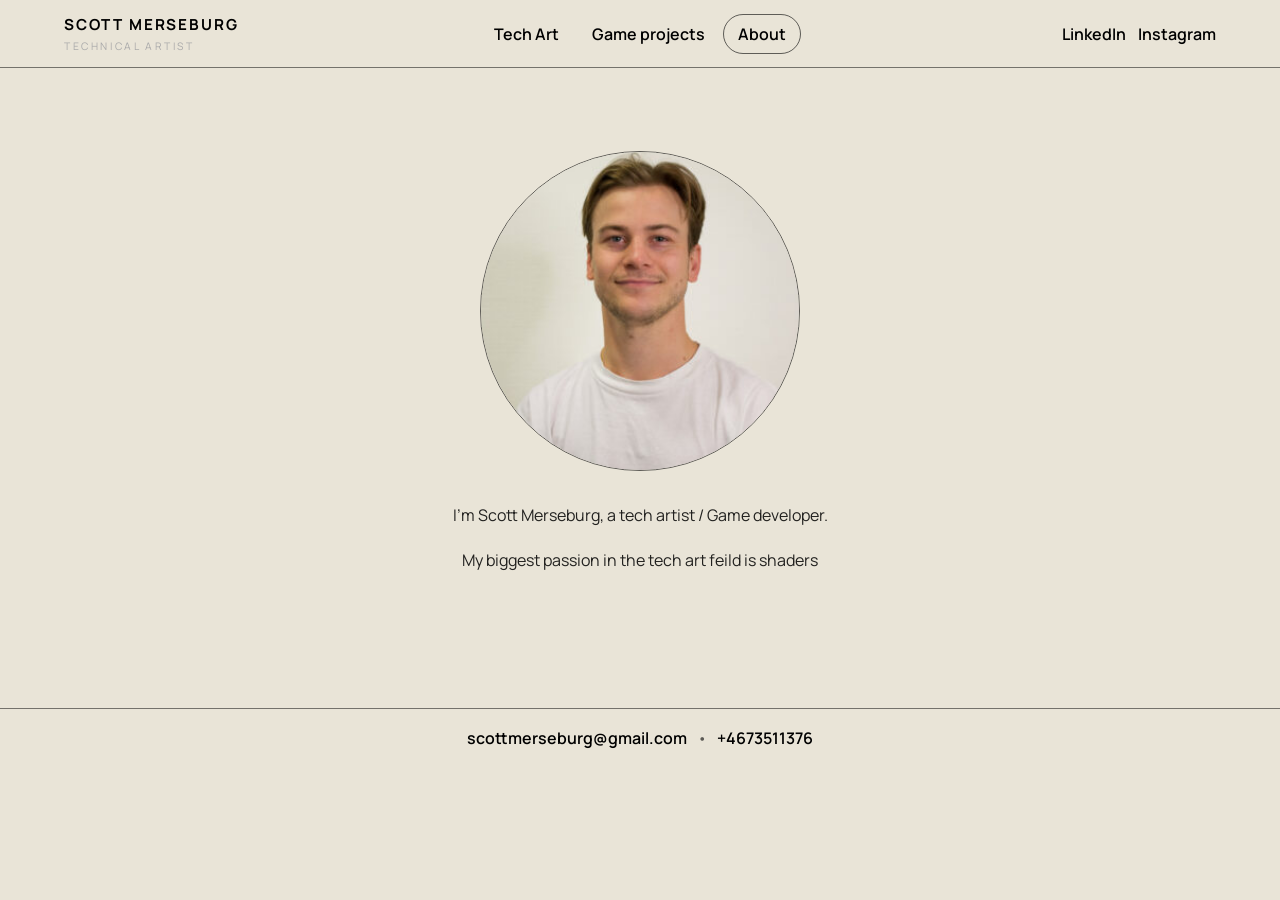
==== about.html @ d1efa0dd "updated webbsite" ====
<!doctype html>
<html lang="sv">
  <head>
    <meta charset="utf-8" />
    <meta name="viewport" content="width=device-width, initial-scale=1" />
    <title>Scott Merseburg — Portfolio</title>
    <meta name="description" content="Portfolio — Tech Art / Game Dev." />

    <link rel="preconnect" href="https://fonts.googleapis.com" />
    <link rel="preconnect" href="https://fonts.gstatic.com" crossorigin />
    <link
      href="https://fonts.googleapis.com/css2?family=Manrope:wght@500;700&family=Poppins:wght@400;700&display=swap"
      rel="stylesheet"
    />

    <link rel="stylesheet" href="style.css" />
  </head>

  <body>
    <!-- Header -->
    <header class="site-header">
      <div class="header-inner">
          <a class="logo" href="index.html" aria-label="Home">
            <span class="logo-name">SCOTT MERSEBURG</span>
            <span class="logo-title">Technical Artist</span>
          </a>

        <nav class="nav">
          <a class="nav-link" href="index.html">Tech Art</a>
          <a class="nav-link" href="games.html">Game projects</a>
          <a class="nav-link is-active" href="about.html">About</a>
        </nav>

        <div class="social">
          <a class="social-link" href="#" target="_blank" rel="noreferrer">LinkedIn</a>
          <a class="social-link" href="#" target="_blank" rel="noreferrer">Instagram</a>
        </div>
      </div>
    </header>

    <!-- Main -->
    <main class="page about-page">
    <section class="about-container">

      <img 
        src="images/profil.jpg"
        alt="Portrait of Scott Merseburg"
        class="about-image"
      >

      <div class="about-text">
        <p>
          I’m Scott Merseburg, a tech artist / Game developer.
        </p>

        <p>
          My biggest passion in the tech art feild is shaders
        </p>
      </div>

    </section>
  </main>


    <!-- Footer -->
    <footer class="site-footer">
      <div class="footer-inner">
        <a class="footer-link" href="mailto:scottmerseburg@gmail.com">scottmerseburg@gmail.com</a>
        <span class="footer-dot">•</span>
        <a class="footer-link" href="tel:+4673511376">+4673511376</a>
      </div>
    </footer>
  </body>
</html>
---- style.css ----
:root {
  --bg: #E9E4D7;
  --panel: #FAF9F6;
  --text: #000000;
  --muted: #000000;
  --border: rgba(0, 0, 0, 0.5);

  --max: 1200px;
  --pad: clamp(14px, 2vw, 24px);
  --radius: 16px;
}

* { box-sizing: border-box; }

html { scroll-behavior: smooth; }

body {
  margin: 0;
  font-family: "Manrope", system-ui, -apple-system, Segoe UI, Roboto, Arial, sans-serif;
  background: var(--bg);
  color: var(--text);
}


.site-header {
  position: sticky;
  top: 0;
  z-index: 10;
  backdrop-filter: blur(10px);
  background: color-mix(in oklab, var(--bg) 80%, transparent);
  border-bottom: 1px solid var(--border);
}

.header-inner {
  max-width: var(--max);
  margin: 0 auto;
  padding: 14px var(--pad);
  display: grid;
  grid-template-columns: 1fr auto 1fr;
  align-items: center;
  gap: 14px;
}

.logo{
  display: flex;
  flex-direction: column;
  text-decoration: none;
  color: rgb(0, 0, 0);
}

.logo-name{
  font-weight: 700;
  letter-spacing: 0.12em;
  font-size: 0.95rem;
}

.logo-title{
  font-size: 0.65rem;
  letter-spacing: 0.25em;
  text-transform: uppercase;
  color: #aaa;
  margin-top: 4px;
}

.logo:hover{
  opacity: 0.85;
}

.nav-link{
  text-decoration: none;
  color: var(--muted);
  font-weight: 600;
  padding: 8px 14px;
  border-radius: 999px;

  border: 1px solid transparent;
  transition: all 0.25s ease;
}

.nav-link:hover{
  color: var(--text);
}

.nav-link.is-active{
  color: var(--text);
  border-color: rgba(0, 0, 0, 0.6);
}

.social {
  display: flex;
  gap: 12px;
  justify-content: flex-end;
  flex-wrap: wrap;
}

.social-link {
  text-decoration: none;
  color: var(--muted);
  font-weight: 600;
}

.social-link:hover { color: var(--text); }


.page {
  max-width: var(--max);
  margin: 0 auto;
  padding: var(--pad);
}

.section {
  padding: clamp(12px, 2vw, 18px) 0;
}

.grid {
  display: grid;
  gap: 14px;
  grid-template-columns: repeat(2, minmax(0, 1fr));
}

@media (max-width: 820px) {
  .header-inner {
    grid-template-columns: 1fr auto;
    grid-template-areas:
      "logo social"
      "nav nav";
  }
  .logo { grid-area: logo; }
  .social { grid-area: social; }
  .nav { grid-area: nav; justify-content: flex-start; overflow-x: auto; }
}

@media (max-width: 640px) {
  .grid { grid-template-columns: 1fr; }
}

.card {
  position: relative;
  border-radius: var(--radius);
  overflow: hidden;
  display: block;
  aspect-ratio: 4 / 3;
  background: var(--panel);
  border: 1px solid var(--border);
  text-decoration: none;
  color: inherit;
  transform: translateZ(0);
}

.card-img {
  width: 100%;
  height: 100%;
  object-fit: cover;
  display: block;
  transform: scale(1.02);
  transition: transform 220ms ease;
}


.card-overlay {
  position: absolute;
  inset: 0;
  background: linear-gradient(
    to top,
    rgba(0,0,0,0.65),
    rgba(0,0,0,0.15) 55%,
    rgba(0,0,0,0.10)
  );
  opacity: 0.0;
  transition: opacity 220ms ease;
}

.card-text {
  position: absolute;
  left: 16px;
  right: 16px;
  bottom: 14px;
  transform: translateY(6px);
  opacity: 0;
  transition: opacity 220ms ease, transform 220ms ease;
}

.card-title {
  margin: 0;
  font-family: "Poppins", system-ui, sans-serif;
  letter-spacing: 0.02em;
}

.card-sub {
  margin: 6px 0 0;
  color: rgba(255,255,255,0.8);
  font-weight: 600;
  font-size: 0.95rem;
}

.card:hover .card-img { transform: scale(1.06); }
.card:hover .card-overlay { opacity: 1; }
.card:hover .card-text { opacity: 1; transform: translateY(0); }

.site-footer {
  border-top: 1px solid var(--border);
  margin-top: 32px;
}

.footer-inner {
  max-width: var(--max);
  margin: 0 auto;
  padding: 18px var(--pad);
  display: flex;
  justify-content: center;
  gap: 10px;
  color: var(--muted);
}

.footer-link {
  color: var(--muted);
  text-decoration: none;
  font-weight: 600;
}

.footer-link:hover { color: var(--text); }
.footer-dot { opacity: 0.6; }

/* ===== ABOUT PAGE ===== */

.about-page{
  display: grid;
  place-items: center;
  padding: clamp(24px, 4vw, 56px) 0;
}


.about-container {
  max-width: 600px;
  text-align: center;
  padding: 2rem;
}

.about-image {
  width: 320px;
  height: 320px;
  object-fit: cover;
  border-radius: 50%;
  margin: 0 auto 2rem;
  display: block;

  border: 1px solid rgba(0, 0, 0, 0.6);
}


.about-text p {
  font-size: 1rem;
  line-height: 1.6;
  opacity: 0.85;
  margin-bottom: 1.2rem;
}

/* ===== PROJECT PAGE ===== */

.project-page {
  padding-top: clamp(24px, 4vw, 48px);
  padding-bottom: clamp(32px, 5vw, 64px);
}

.project-hero {
  display: grid;
  grid-template-columns: 1fr 1.2fr;
  gap: clamp(20px, 4vw, 40px);
  align-items: center;
  margin-bottom: clamp(36px, 5vw, 72px);
}

.project-kicker {
  font-size: 0.85rem;
  letter-spacing: 0.16em;
  text-transform: uppercase;
  opacity: 0.7;
  margin-bottom: 10px;
}

.project-title {
  margin: 0 0 16px;
  font-family: "Poppins", system-ui, sans-serif;
  font-size: clamp(2rem, 5vw, 4rem);
  line-height: 1.05;
}

.project-intro {
  max-width: 60ch;
  font-size: 1.05rem;
  line-height: 1.7;
  opacity: 0.88;
  margin-bottom: 20px;
}

.project-tags {
  display: flex;
  flex-wrap: wrap;
  gap: 10px;
}

.project-tag {
  border: 1px solid rgba(0, 0, 0, 0.35);
  border-radius: 999px;
  padding: 8px 14px;
  font-size: 0.9rem;
  font-weight: 600;
  background: rgba(255, 255, 255, 0.35);
}

.project-hero-media {
  width: 100%;
}

.project-video {
  width: 100%;
  display: block;
  border-radius: 18px;
  border: 1px solid rgba(0, 0, 0, 0.35);
  background: #d8d1bf;
  aspect-ratio: 16 / 9;
  object-fit: cover;
}

.project-section {
  margin-bottom: clamp(32px, 5vw, 72px);
}

.section-heading {
  max-width: 70ch;
  margin-bottom: 22px;
}

.section-heading h2 {
  margin: 0 0 10px;
  font-family: "Poppins", system-ui, sans-serif;
  font-size: clamp(1.4rem, 3vw, 2.2rem);
}

.section-heading p {
  margin: 0;
  line-height: 1.7;
  opacity: 0.82;
}

.overview-grid {
  display: grid;
  gap: 14px;
  grid-template-columns: repeat(3, minmax(0, 1fr));
}

.overview-card,
.state-card,
.challenge-card,
.learned-panel {
  background: rgba(255, 255, 255, 0.5);
  border: 1px solid rgba(0, 0, 0, 0.22);
  border-radius: 18px;
  padding: 20px;
}

.overview-card h3,
.state-card h3,
.challenge-card h3 {
  margin-top: 0;
  margin-bottom: 10px;
  font-family: "Poppins", system-ui, sans-serif;
}

.overview-card p,
.state-card p,
.challenge-card p,
.learned-panel p {
  margin: 0;
  line-height: 1.7;
  opacity: 0.88;
}

.breakdown-stack {
  display: grid;
  gap: 22px;
}

.breakdown-row {
  display: grid;
  grid-template-columns: 1.1fr 0.9fr;
  gap: 20px;
  align-items: center;
  background: rgba(255, 255, 255, 0.4);
  border: 1px solid rgba(0, 0, 0, 0.22);
  border-radius: 18px;
  padding: 20px;
}

.breakdown-row.reverse {
  grid-template-columns: 0.9fr 1.1fr;
}

.breakdown-row.reverse .breakdown-text {
  order: 2;
}

.breakdown-row.reverse .breakdown-media {
  order: 1;
}

.breakdown-text h3 {
  margin-top: 0;
  margin-bottom: 10px;
  font-family: "Poppins", system-ui, sans-serif;
}

.breakdown-text p,
.breakdown-text li {
  line-height: 1.7;
  opacity: 0.88;
}

.breakdown-text ul {
  padding-left: 20px;
  margin: 14px 0 0;
}

.breakdown-media img {
  width: 100%;
  display: block;
  border-radius: 14px;
  border: 1px solid rgba(0, 0, 0, 0.22);
  aspect-ratio: 16 / 10;
  object-fit: cover;
}

.state-grid,
.challenge-list {
  display: grid;
  gap: 14px;
  grid-template-columns: repeat(3, minmax(0, 1fr));
}

.challenge-list {
  grid-template-columns: repeat(2, minmax(0, 1fr));
}

.project-gallery {
  display: grid;
  gap: 14px;
  grid-template-columns: repeat(3, minmax(0, 1fr));
}

.project-gallery img {
  width: 100%;
  display: block;
  border-radius: 16px;
  border: 1px solid rgba(0, 0, 0, 0.22);
  aspect-ratio: 4 / 3;
  object-fit: cover;
}

@media (max-width: 980px) {
  .project-hero,
  .breakdown-row,
  .breakdown-row.reverse {
    grid-template-columns: 1fr;
  }

  .breakdown-row.reverse .breakdown-text,
  .breakdown-row.reverse .breakdown-media {
    order: unset;
  }

  .overview-grid,
  .state-grid,
  .challenge-list,
  .project-gallery {
    grid-template-columns: 1fr;
  }
}
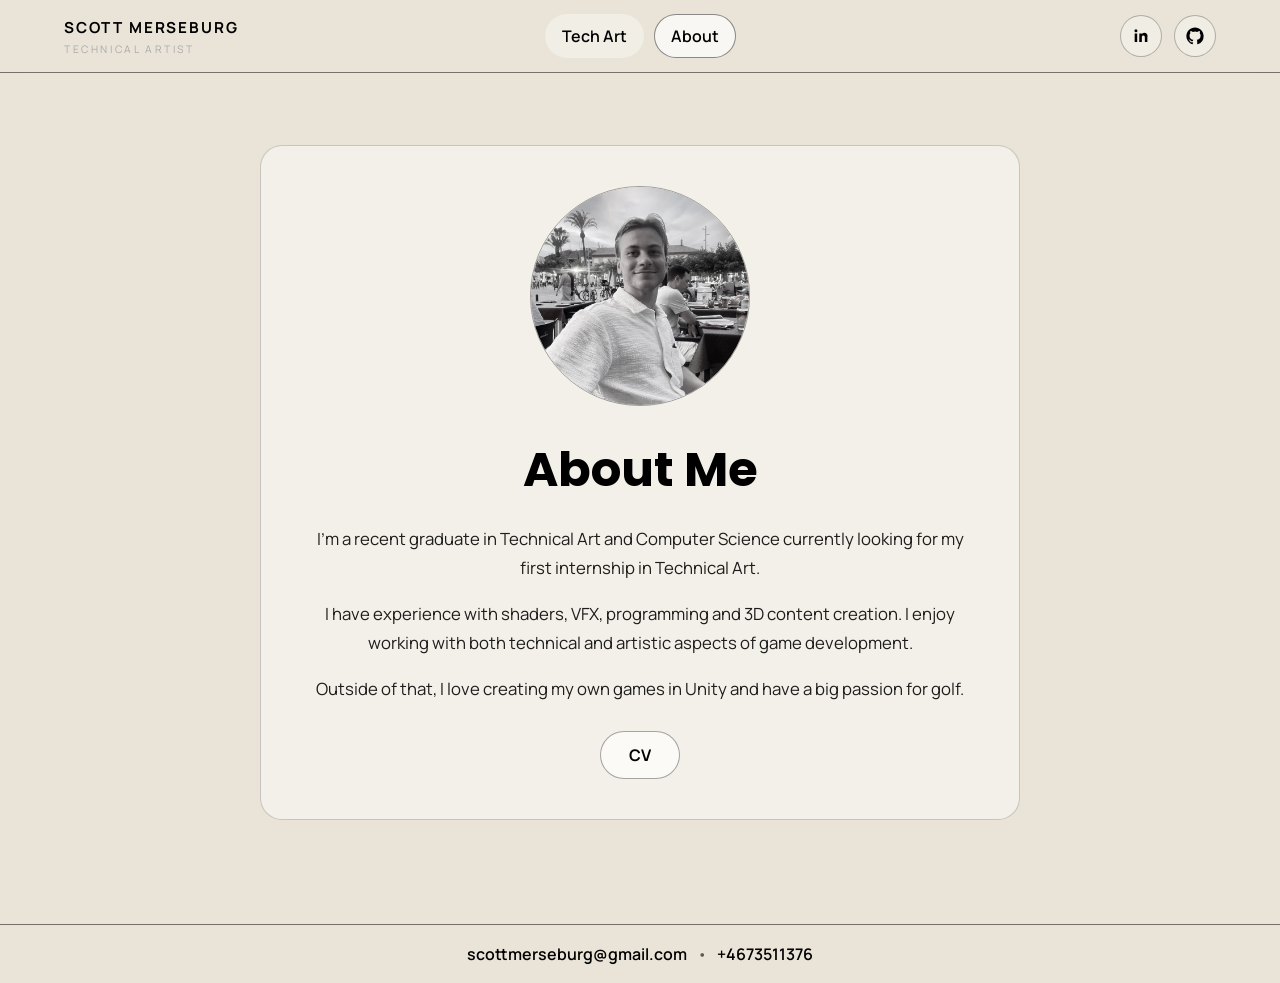
==== commit 17efda8e: "Updated alot" ====
--- a/about.html
+++ b/about.html
@@ -1,10 +1,10 @@
 <!doctype html>
-<html lang="sv">
+<html lang="en">
   <head>
     <meta charset="utf-8" />
     <meta name="viewport" content="width=device-width, initial-scale=1" />
-    <title>Scott Merseburg — Portfolio</title>
-    <meta name="description" content="Portfolio — Tech Art / Game Dev." />
+    <title>Scott Merseburg — About</title>
+    <meta name="description" content="About Scott Merseburg — Technical Artist and Game Developer." />
 
     <link rel="preconnect" href="https://fonts.googleapis.com" />
     <link rel="preconnect" href="https://fonts.gstatic.com" crossorigin />
@@ -20,47 +20,85 @@
     <!-- Header -->
     <header class="site-header">
       <div class="header-inner">
-          <a class="logo" href="index.html" aria-label="Home">
-            <span class="logo-name">SCOTT MERSEBURG</span>
-            <span class="logo-title">Technical Artist</span>
-          </a>
+        <a class="logo" href="index.html" aria-label="Home">
+          <span class="logo-name">SCOTT MERSEBURG</span>
+          <span class="logo-title">Technical Artist</span>
+        </a>
 
         <nav class="nav">
           <a class="nav-link" href="index.html">Tech Art</a>
-          <a class="nav-link" href="games.html">Game projects</a>
+          <!-- <a class="nav-link" href="games.html">Game projects</a> -->
           <a class="nav-link is-active" href="about.html">About</a>
         </nav>
 
-        <div class="social">
-          <a class="social-link" href="#" target="_blank" rel="noreferrer">LinkedIn</a>
-          <a class="social-link" href="#" target="_blank" rel="noreferrer">Instagram</a>
-        </div>
+                <div class="social">
+        <a
+          class="social-link social-icon"
+          href="https://www.linkedin.com/in/scott-merseburg-14581a16b/"
+          target="_blank"
+          rel="noreferrer"
+          aria-label="LinkedIn"
+        >
+          <svg viewBox="0 0 24 24" aria-hidden="true">
+            <path d="M6.94 8.5H3.56V20h3.38V8.5ZM5.25 3A2.03 2.03 0 0 0 3.2 5.03c0 1.12.9 2.03 2.02 2.03h.03a2.03 2.03 0 1 0 0-4.06ZM20.8 12.74c0-3.46-1.85-5.07-4.31-5.07-1.99 0-2.88 1.09-3.38 1.86V8.5H9.73c.04.68 0 11.5 0 11.5h3.38v-6.42c0-.34.02-.68.12-.92.27-.68.9-1.39 1.96-1.39 1.38 0 1.93 1.05 1.93 2.59V20H20.5v-6.86Z"/>
+          </svg>
+        </a>
+
+        <a
+          class="social-link social-icon"
+          href="https://github.com/scottmerseburg?tab=overview&from=2026-03-01&to=2026-03-31"
+          target="_blank"
+          rel="noreferrer"
+          aria-label="GitHub"
+        >
+          <svg viewBox="0 0 24 24" aria-hidden="true">
+            <path d="M12 .5C5.65.5.5 5.66.5 12.03c0 5.1 3.3 9.42 7.87 10.95.58.1.79-.25.79-.56 0-.27-.01-1.17-.02-2.11-3.2.7-3.88-1.36-3.88-1.36-.52-1.34-1.28-1.7-1.28-1.7-1.05-.72.08-.7.08-.7 1.16.08 1.78 1.2 1.78 1.2 1.03 1.77 2.7 1.26 3.36.96.1-.75.4-1.26.73-1.55-2.55-.29-5.23-1.28-5.23-5.68 0-1.25.45-2.27 1.18-3.07-.12-.29-.51-1.45.11-3.03 0 0 .97-.31 3.19 1.17a11.1 11.1 0 0 1 5.8 0c2.21-1.48 3.18-1.17 3.18-1.17.63 1.58.24 2.74.12 3.03.74.8 1.18 1.82 1.18 3.07 0 4.41-2.69 5.38-5.25 5.67.42.36.78 1.06.78 2.14 0 1.55-.01 2.79-.01 3.17 0 .31.21.67.8.56A11.54 11.54 0 0 0 23.5 12.03C23.5 5.66 18.35.5 12 .5Z"/>
+          </svg>
+        </a>
+      </div>
       </div>
     </header>
 
     <!-- Main -->
     <main class="page about-page">
-    <section class="about-container">
+      <section class="about-container">
+        <img
+          src="files/ScottProfilBild.JPEG"
+          alt="Portrait of Scott Merseburg"
+          class="about-image"
+        />
 
-      <img 
-        src="images/profil.jpg"
-        alt="Portrait of Scott Merseburg"
-        class="about-image"
-      >
+        <div class="about-text">
+          <h1>About Me</h1>
 
-      <div class="about-text">
-        <p>
-          I’m Scott Merseburg, a tech artist / Game developer.
-        </p>
+          <p>
+            I’m a recent graduate in Technical Art and Computer Science currently looking
+            for my first internship in Technical Art.
+          </p>
 
-        <p>
-          My biggest passion in the tech art feild is shaders
-        </p>
-      </div>
+          <p>
+            I have experience with shaders, VFX, programming and 3D content creation.
+            I enjoy working with both technical and artistic aspects of game development.
+          </p>
 
-    </section>
-  </main>
+          <p>
+            Outside of that, I love creating my own games in Unity and have a big passion for golf.
+          </p>
+        </div>
 
+        <div class="about-actions">
+          <a
+            class="cv-button"
+            href="files/ScottMerseburgCV.pdf"
+            target="_blank"
+            rel="noreferrer"
+            download
+          >
+            CV
+          </a>
+        </div>
+      </section>
+    </main>
 
     <!-- Footer -->
     <footer class="site-footer">
@@ -71,4 +109,4 @@
       </div>
     </footer>
   </body>
-</html>
+</html>
--- a/style.css
+++ b/style.css
@@ -66,24 +66,38 @@
   opacity: 0.85;
 }
 
-.nav-link{
-  text-decoration: none;
-  color: var(--muted);
+.nav {
+  display: flex;
+  gap: 10px;
+  align-items: center;
+  flex-wrap: wrap;
+}
+
+.nav-link {
+  display: inline-flex;
+  align-items: center;
+  justify-content: center;
+  padding: 10px 16px;
+  border-radius: 999px;
+  text-decoration: none;
+  color: var(--text);
   font-weight: 600;
-  padding: 8px 14px;
-  border-radius: 999px;
-
+  background: rgba(255, 255, 255, 0.35);
   border: 1px solid transparent;
-  transition: all 0.25s ease;
-}
-
-.nav-link:hover{
+  transition: transform 0.2s ease, background 0.2s ease, border-color 0.2s ease, color 0.2s ease;
+}
+
+.nav-link:hover {
+  transform: translateY(-2px);
+  background: rgba(255, 255, 255, 0.7);
+  border-color: rgba(0, 0, 0, 0.28);
   color: var(--text);
 }
 
-.nav-link.is-active{
+.nav-link.is-active {
+  background: rgba(255, 255, 255, 0.7);
+  border-color: rgba(0, 0, 0, 0.45);
   color: var(--text);
-  border-color: rgba(0, 0, 0, 0.6);
 }
 
 .social {
@@ -178,6 +192,7 @@
   transform: translateY(6px);
   opacity: 0;
   transition: opacity 220ms ease, transform 220ms ease;
+  color: white;
 }
 
 .card-title {
@@ -221,38 +236,103 @@
 .footer-link:hover { color: var(--text); }
 .footer-dot { opacity: 0.6; }
 
+/* ===== SOCIAL ICONS ===== */
+
+.social {
+  display: flex;
+  gap: 12px;
+  justify-content: flex-end;
+  align-items: center;
+  flex-wrap: wrap;
+}
+
+.social-icon {
+  width: 42px;
+  height: 42px;
+  display: inline-flex;
+  align-items: center;
+  justify-content: center;
+  text-decoration: none;
+  color: var(--text);
+  background: rgba(255, 255, 255, 0.35);
+  border: 1px solid rgba(0, 0, 0, 0.28);
+  border-radius: 999px;
+  transition: transform 0.2s ease, background 0.2s ease, border-color 0.2s ease, opacity 0.2s ease;
+}
+
+.social-icon svg {
+  width: 18px;
+  height: 18px;
+  fill: currentColor;
+}
+
+.social-icon:hover {
+  transform: translateY(-2px);
+  background: rgba(255, 255, 255, 0.7);
+  border-color: rgba(0, 0, 0, 0.45);
+}
+
 /* ===== ABOUT PAGE ===== */
 
-.about-page{
+.about-page {
   display: grid;
   place-items: center;
-  padding: clamp(24px, 4vw, 56px) 0;
-}
-
+  padding: clamp(32px, 6vw, 72px) 0;
+}
 
 .about-container {
-  max-width: 600px;
+  width: 100%;
+  max-width: 760px;
   text-align: center;
-  padding: 2rem;
+  padding: clamp(24px, 4vw, 40px);
+  background: rgba(255, 255, 255, 0.45);
+  border: 1px solid rgba(0, 0, 0, 0.18);
+  border-radius: 22px;
 }
 
 .about-image {
-  width: 320px;
-  height: 320px;
+  width: 220px;
+  height: 220px;
   object-fit: cover;
   border-radius: 50%;
-  margin: 0 auto 2rem;
-  display: block;
-
-  border: 1px solid rgba(0, 0, 0, 0.6);
-}
-
+  margin: 0 auto 28px;
+  display: block;
+  border: 1px solid rgba(0, 0, 0, 0.35);
+}
+
+.about-text h1 {
+  margin: 0 0 18px;
+  font-family: "Poppins", system-ui, sans-serif;
+  font-size: clamp(2rem, 4vw, 3rem);
+}
 
 .about-text p {
-  font-size: 1rem;
-  line-height: 1.6;
-  opacity: 0.85;
-  margin-bottom: 1.2rem;
+  font-size: 1.05rem;
+  line-height: 1.75;
+  opacity: 0.88;
+  margin: 0 0 16px;
+}
+
+.about-actions {
+  margin-top: 28px;
+}
+
+.cv-button {
+  display: inline-block;
+  padding: 12px 28px;
+  border-radius: 999px;
+  text-decoration: none;
+  font-weight: 700;
+  color: var(--text);
+  background: rgba(255, 255, 255, 0.65);
+  border: 1px solid rgba(0, 0, 0, 0.35);
+  transition: transform 0.2s ease, background 0.2s ease, border-color 0.2s ease;
+}
+
+.cv-button:hover {
+  transform: translateY(-2px);
+  background: rgba(255, 255, 255, 0.9);
+  border-color: rgba(0, 0, 0, 0.55);
 }
 
 /* ===== PROJECT PAGE ===== */
@@ -264,9 +344,9 @@
 
 .project-hero {
   display: grid;
-  grid-template-columns: 1fr 1.2fr;
+  grid-template-columns: 1fr;
   gap: clamp(20px, 4vw, 40px);
-  align-items: center;
+  align-items: start;
   margin-bottom: clamp(36px, 5vw, 72px);
 }
 
@@ -320,6 +400,17 @@
   background: #d8d1bf;
   aspect-ratio: 16 / 9;
   object-fit: cover;
+}
+
+.project-image {
+  width: 100%;
+  display: block;
+  border-radius: 18px;
+  border: 1px solid rgba(0, 0, 0, 0.35);
+  background: #d8d1bf;
+  aspect-ratio: 16 / 9;
+  object-fit: contain;
+  object-position: center;
 }
 
 .project-section {
@@ -376,6 +467,10 @@
   opacity: 0.88;
 }
 
+.learned-panel ul li {
+  margin-bottom: 12px;
+}
+
 .breakdown-stack {
   display: grid;
   gap: 22px;
@@ -392,6 +487,22 @@
   padding: 20px;
 }
 
+.breakdown-row.full-width-stack {
+  grid-template-columns: 1fr;
+  align-items: start;
+}
+
+.breakdown-row.full-width-stack .project-image {
+  width: 100%;
+  display: block;
+  border-radius: 12px;
+  object-fit: contain;
+  background: transparent;
+  aspect-ratio: auto;
+}
+
+
+
 .breakdown-row.reverse {
   grid-template-columns: 0.9fr 1.1fr;
 }
